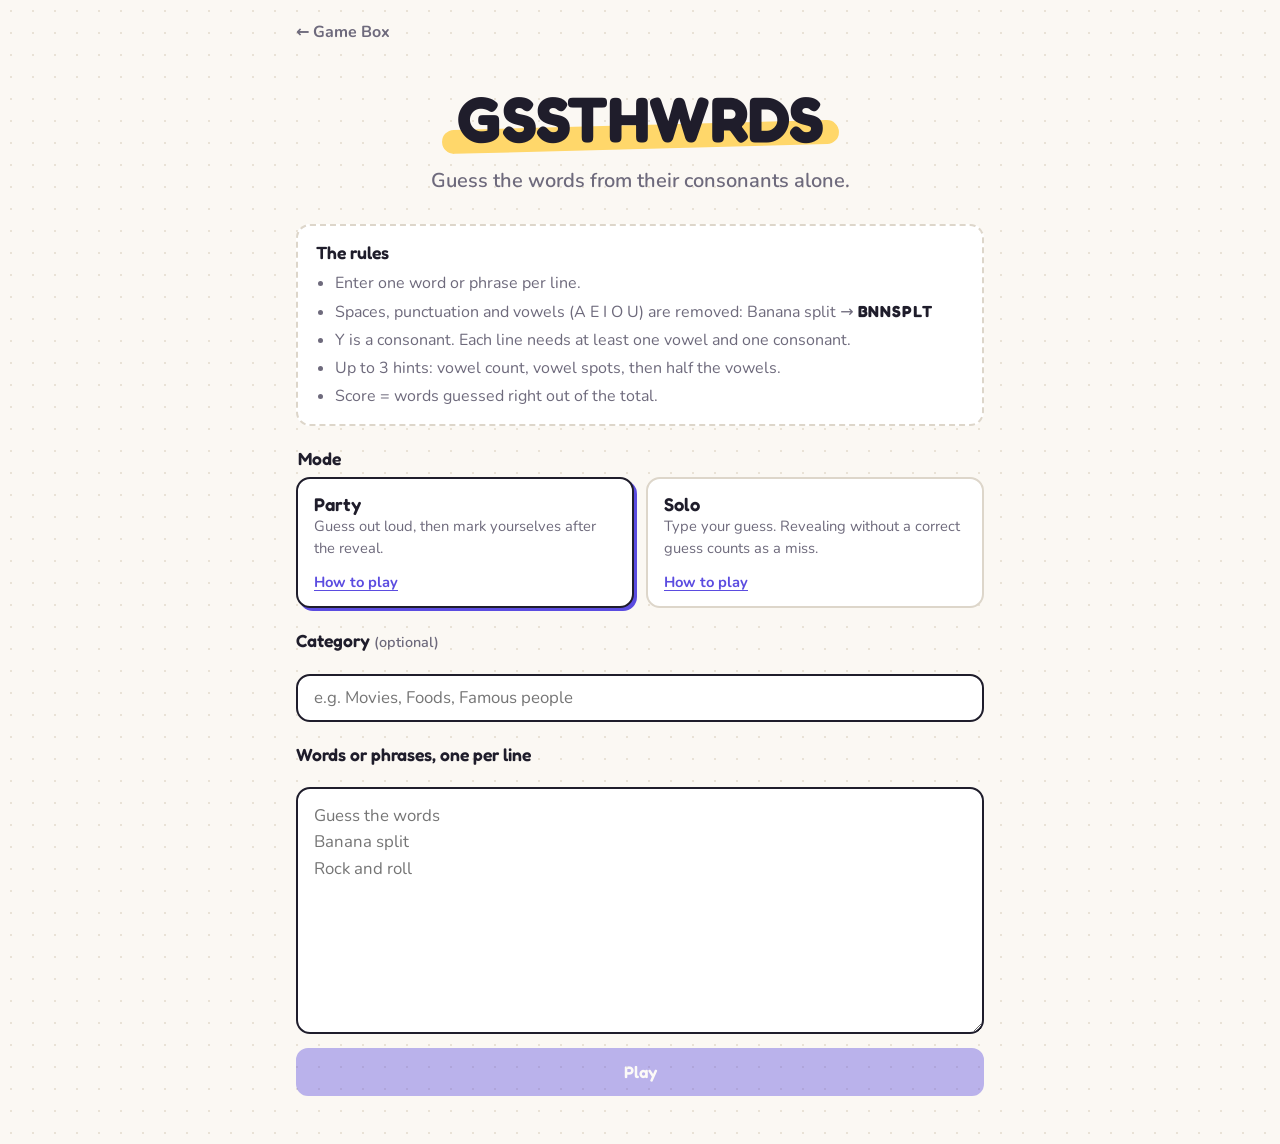
==== games/gssthwrds/index.html @ 6923a25e "GSSTHWRDS: add rules, tutorials, category, and invalid-line highlighting - Rules summary on the setu" ====
<!doctype html>
<html lang="en">
<head>
  <meta charset="utf-8">
  <meta name="viewport" content="width=device-width, initial-scale=1">
  <title>GSSTHWRDS · LimJH's Game Box</title>
  <meta name="description" content="Guess the words from their consonants alone.">
  <link rel="icon" href="data:image/svg+xml,<svg xmlns='http://www.w3.org/2000/svg' viewBox='0 0 100 100'><text y='.9em' font-size='90'>🔤</text></svg>">
  <link rel="preconnect" href="https://fonts.googleapis.com">
  <link rel="preconnect" href="https://fonts.gstatic.com" crossorigin>
  <link rel="stylesheet" href="https://fonts.googleapis.com/css2?family=Fredoka:wght@500;600;700&family=Nunito:wght@400;600;700&display=swap">
  <link rel="stylesheet" href="../../css/style.css">
  <link rel="stylesheet" href="style.css">
</head>
<body>

  <!-- Setup -->
  <section id="setup" class="screen setup">
    <a class="back-link" href="../../">&larr; Game Box</a>
    <header class="hero">
      <h1>GSSTHWRDS</h1>
      <p class="tagline">Guess the words from their consonants alone.</p>
    </header>

    <div class="setup-body">
      <section class="rules" aria-labelledby="rules-title">
        <h2 id="rules-title">The rules</h2>
        <ul>
          <li>Enter one word or phrase per line.</li>
          <li>Spaces, punctuation and vowels <span class="example">(A E I O U)</span> are removed: <span class="example">Banana split &rarr; <b>BNNSPLT</b></span></li>
          <li>Y is a consonant. Each line needs at least one vowel and one consonant.</li>
          <li>Up to 3 hints: vowel count, vowel spots, then half the vowels.</li>
          <li>Score = words guessed right out of the total.</li>
        </ul>
      </section>

      <fieldset class="mode-picker">
        <legend>Mode</legend>
        <div class="mode-option">
          <label>
            <input type="radio" name="mode" value="party" checked>
            <span><strong>Party</strong>Guess out loud, then mark yourselves after the reveal.</span>
          </label>
          <button class="how-to" type="button" data-tutorial="tutorial-party">How to play</button>
        </div>
        <div class="mode-option">
          <label>
            <input type="radio" name="mode" value="solo">
            <span><strong>Solo</strong>Type your guess. Revealing without a correct guess counts as a miss.</span>
          </label>
          <button class="how-to" type="button" data-tutorial="tutorial-solo">How to play</button>
        </div>
      </fieldset>

      <label class="field-label" for="category">Category <span class="optional">(optional)</span></label>
      <input id="category" class="text-input" type="text" maxlength="40" placeholder="e.g. Movies, Foods, Famous people" autocomplete="off">

      <label class="field-label" for="words">Words or phrases, one per line</label>
      <div class="words-field">
        <div id="words-backdrop" class="words-backdrop" aria-hidden="true"></div>
        <textarea id="words" rows="8" spellcheck="false" placeholder="Guess the words&#10;Banana split&#10;Rock and roll" aria-describedby="words-error"></textarea>
      </div>
      <p id="words-error" class="words-error" role="alert" hidden></p>

      <button id="play" class="btn btn-primary btn-wide" type="button" disabled>Play</button>
    </div>
  </section>

  <!-- Play -->
  <section id="game" class="screen game" hidden>
    <div class="topbar">
      <span id="position" class="position"></span>
      <span class="score" aria-live="polite"><span id="score">0</span> / <span id="total">0</span></span>
      <button id="exit" class="icon-btn" type="button" aria-label="Exit game">&times;</button>
    </div>

    <div class="stage">
      <p id="category-chip" class="category-chip" hidden></p>
      <div id="tiles" class="tiles" aria-live="polite"></div>
      <ul id="hints" class="hints"></ul>
      <p id="answer" class="answer" hidden></p>

      <form id="guess-form" class="guess-form" hidden autocomplete="off">
        <input id="guess" type="text" placeholder="Your guess" aria-label="Your guess" autocapitalize="off" spellcheck="false">
        <button class="btn" type="submit">Guess</button>
      </form>

      <div id="marker" class="marker" hidden>
        <button id="mark-yes" class="btn mark mark-yes" type="button" aria-pressed="false">&#10003; Got it</button>
        <button id="mark-no" class="btn mark mark-no" type="button" aria-pressed="false">&#10007; Missed</button>
      </div>
    </div>

    <div class="controls">
      <button id="back" class="btn" type="button">Back</button>
      <button id="hint" class="btn" type="button">Hint</button>
      <button id="reveal" class="btn btn-primary" type="button">Reveal</button>
    </div>
  </section>

  <!-- Results -->
  <section id="results" class="screen results" hidden>
    <header class="hero">
      <p class="tagline">Final score</p>
      <h1><span id="final-score">0</span> / <span id="final-total">0</span></h1>
      <p id="final-category" class="category-chip" hidden></p>
    </header>
    <ol id="summary" class="summary"></ol>
    <div class="results-actions">
      <button id="again" class="btn btn-primary" type="button">Play again</button>
      <button id="restart" class="btn" type="button">Restart</button>
    </div>
  </section>

  <!-- Tutorials -->
  <dialog id="tutorial-party" class="tutorial" aria-labelledby="tutorial-party-title">
    <div class="tutorial-head">
      <h2 id="tutorial-party-title">How to play: Party</h2>
      <button class="icon-btn" type="button" data-close aria-label="Close">&times;</button>
    </div>
    <ol class="steps">
      <li><b>Host sets up.</b> One person types the words (one per line), adds a category if they like, and presses Play. Everyone else looks away!</li>
      <li><b>Show the screen.</b> Everyone sees only the consonants, e.g. <span class="mini-tiles"><i>B</i><i>N</i><i>N</i><i>S</i><i>P</i><i>L</i><i>T</i></span>, and shouts out guesses.</li>
      <li><b>Need help?</b> Tap <b>Hint</b>. First you learn the number of vowels, then where they go <span class="mini-tiles"><i>B</i><i class="slot"></i><i>N</i><i class="slot"></i><i>N</i><i class="slot"></i><i>S</i><i>P</i><i>L</i><i class="slot"></i><i>T</i></span>, then half of them are filled in.</li>
      <li><b>Reveal and mark.</b> Tap <b>Reveal</b> to show the answer, then tap <b>&#10003; Got it</b> or <b>&#10007; Missed</b>. Only "Got it" adds to the score.</li>
      <li><b>Keep going.</b> <b>Next</b> moves on; <b>Back</b> revisits earlier words, where you can still change a mark. After the last word you'll see the final score.</li>
    </ol>
    <button class="btn btn-primary btn-wide" type="button" data-close>Got it!</button>
  </dialog>

  <dialog id="tutorial-solo" class="tutorial" aria-labelledby="tutorial-solo-title">
    <div class="tutorial-head">
      <h2 id="tutorial-solo-title">How to play: Solo</h2>
      <button class="icon-btn" type="button" data-close aria-label="Close">&times;</button>
    </div>
    <ol class="steps">
      <li><b>Get a word list.</b> Ask a friend to type the words (one per line) and an optional category, or paste a list you haven't read. Then press Play.</li>
      <li><b>Guess.</b> Look at the consonants, e.g. <span class="mini-tiles"><i>B</i><i>N</i><i>N</i><i>S</i><i>P</i><i>L</i><i>T</i></span>, type your answer and press <b>Enter</b>. Capitals, spaces and punctuation don't matter.</li>
      <li><b>Wrong?</b> The box shakes. Try again as many times as you like.</li>
      <li><b>Need help?</b> Tap <b>Hint</b> for the number of vowels, then where they go, then half of them filled in.</li>
      <li><b>Give up?</b> <b>Reveal</b> shows the answer but counts as a miss. A correct guess reveals it automatically and scores a point. Then tap <b>Next</b>.</li>
    </ol>
    <button class="btn btn-primary btn-wide" type="button" data-close>Got it!</button>
  </dialog>

  <script src="game.js"></script>
</body>
</html>
---- css/style.css ----
:root {
  --bg: #fbf8f3;
  --dot: #e9e2d6;
  --surface: #ffffff;
  --text: #1f1d2b;
  --muted: #6e6a7c;
  --border: #1f1d2b;
  --faint: #ddd6ca;
  --accent: #5b4ce0;
  --highlight: #ffd76a;
  --radius: 16px;
  --font-display: "Fredoka", "Trebuchet MS", system-ui, sans-serif;
  --font-body: "Nunito", system-ui, -apple-system, "Segoe UI", sans-serif;
}

@media (prefers-color-scheme: dark) {
  :root {
    --bg: #15141c;
    --dot: #25232f;
    --surface: #1e1d28;
    --text: #f1eff8;
    --muted: #a19db2;
    --border: #3a3749;
    --faint: #2f2d3b;
    --accent: #9d93ff;
    --highlight: #7a5f12;
  }
}

*,
*::before,
*::after {
  box-sizing: border-box;
}

body {
  margin: 0;
  min-height: 100vh;
  display: flex;
  flex-direction: column;
  background-color: var(--bg);
  background-image: radial-gradient(var(--dot) 1.5px, transparent 1.5px);
  background-size: 22px 22px;
  color: var(--text);
  font-family: var(--font-body);
  line-height: 1.5;
}

main,
.hero,
.footer {
  width: 100%;
  max-width: 960px;
  margin: 0 auto;
  padding-left: 16px;
  padding-right: 16px;
}

/* Hero */

.hero {
  padding-top: 80px;
  padding-bottom: 36px;
  text-align: center;
}

.hero h1 {
  display: inline-block;
  position: relative;
  margin: 0 0 12px;
  font-family: var(--font-display);
  font-weight: 700;
  font-size: clamp(2.4rem, 8vw, 4rem);
  line-height: 1.1;
  letter-spacing: -0.01em;
}

.hero h1::after {
  content: "";
  position: absolute;
  z-index: -1;
  left: -4%;
  right: -4%;
  bottom: 0.08em;
  height: 0.38em;
  background: var(--highlight);
  border-radius: 999px;
  transform: rotate(-1.5deg);
}

.tagline {
  margin: 0;
  color: var(--muted);
  font-size: clamp(1.05rem, 2.8vw, 1.25rem);
  font-weight: 600;
}

/* Divider */

.divider {
  border: 0;
  height: 1px;
  margin: 0 0 32px;
  background: linear-gradient(to right, transparent, var(--faint) 20%, var(--faint) 80%, transparent);
}

/* Game grid */

main {
  flex: 1;
  padding-bottom: 56px;
}

.game-grid {
  list-style: none;
  margin: 0;
  padding: 0;
  display: grid;
  grid-template-columns: repeat(auto-fill, minmax(230px, 1fr));
  gap: 20px;
}

.card {
  display: block;
  height: 100%;
  padding: 22px;
  background: var(--surface);
  border: 2px solid var(--border);
  border-radius: var(--radius);
  box-shadow: 4px 4px 0 var(--border);
  color: inherit;
  text-decoration: none;
  transition: transform 0.18s cubic-bezier(0.34, 1.56, 0.64, 1), box-shadow 0.18s;
}

a.card:hover,
a.card:focus-visible {
  transform: translate(-2px, -3px) rotate(-1deg);
  box-shadow: 6px 7px 0 var(--accent);
  outline: none;
}

.card-icon {
  display: inline-flex;
  align-items: center;
  justify-content: center;
  width: 48px;
  height: 48px;
  margin-bottom: 14px;
  border-radius: 12px;
  background: var(--bg);
  font-family: var(--font-display);
  font-size: 1.6rem;
}

.card-title {
  margin: 0 0 4px;
  font-family: var(--font-display);
  font-weight: 600;
  font-size: 1.3rem;
}

.card-desc {
  margin: 0;
  color: var(--muted);
}

.card--placeholder {
  border: 2px dashed var(--faint);
  box-shadow: none;
  background: color-mix(in srgb, var(--surface) 60%, transparent);
}

.card--placeholder .card-icon {
  color: var(--muted);
  font-weight: 600;
  animation: wobble 3s ease-in-out infinite;
}

.game-grid li:nth-child(2) .card--placeholder .card-icon { animation-delay: -1s; }
.game-grid li:nth-child(3) .card--placeholder .card-icon { animation-delay: -2s; }

.card--placeholder .card-title {
  color: var(--muted);
}

@keyframes wobble {
  0%, 100% { transform: rotate(0); }
  25% { transform: rotate(-8deg); }
  75% { transform: rotate(8deg); }
}

@media (prefers-reduced-motion: reduce) {
  .card,
  .card--placeholder .card-icon {
    transition: none;
    animation: none;
  }
}

/* Footer */

.footer {
  padding-top: 24px;
  padding-bottom: 28px;
  color: var(--muted);
  font-size: 0.9rem;
  text-align: center;
}

.footer p {
  margin: 0;
}
---- games/gssthwrds/style.css ----
/* GSSTHWRDS — builds on the shared tokens in css/style.css */

[hidden] {
  display: none !important;
}

.screen {
  width: 100%;
  max-width: 720px;
  margin: 0 auto;
  padding: 0 16px;
}

.back-link {
  display: inline-block;
  margin-top: 20px;
  color: var(--muted);
  font-weight: 700;
  text-decoration: none;
}

.back-link:hover {
  color: var(--accent);
}

.setup .hero,
.results .hero {
  padding-top: 40px;
  padding-bottom: 28px;
}

/* Buttons */

.btn {
  min-height: 48px;
  padding: 10px 20px;
  border: 2px solid var(--border);
  border-radius: 12px;
  background: var(--surface);
  color: var(--text);
  font: 600 1.05rem var(--font-display);
  box-shadow: 3px 3px 0 var(--border);
  cursor: pointer;
  transition: transform 0.12s, box-shadow 0.12s, opacity 0.12s;
}

.btn:hover:not(:disabled) {
  transform: translate(-1px, -1px);
  box-shadow: 4px 4px 0 var(--border);
}

.btn:active:not(:disabled) {
  transform: translate(2px, 2px);
  box-shadow: 1px 1px 0 var(--border);
}

.btn:focus-visible,
.icon-btn:focus-visible {
  outline: 3px solid var(--accent);
  outline-offset: 2px;
}

.btn:disabled {
  opacity: 0.4;
  cursor: not-allowed;
  box-shadow: none;
}

.btn-primary {
  background: var(--accent);
  border-color: var(--accent);
  color: #fff;
  box-shadow: 3px 3px 0 var(--border);
}

@media (prefers-color-scheme: dark) {
  .btn-primary { color: #15141c; }
}

.btn-wide {
  width: 100%;
}

.icon-btn {
  width: 44px;
  height: 44px;
  border: 0;
  border-radius: 50%;
  background: transparent;
  color: var(--text);
  font-size: 2rem;
  line-height: 1;
  cursor: pointer;
}

.icon-btn:hover {
  background: var(--faint);
}

/* Setup */

.setup-body {
  display: flex;
  flex-direction: column;
  gap: 14px;
  padding-bottom: 48px;
}

.mode-picker {
  display: grid;
  grid-template-columns: 1fr 1fr;
  gap: 12px;
  margin: 0 0 8px;
  padding: 0;
  border: 0;
}

.mode-picker legend,
.field-label {
  margin-bottom: 8px;
  font: 600 1.1rem var(--font-display);
}

.mode-option {
  display: flex;
  flex-direction: column;
  border: 2px solid var(--faint);
  border-radius: 14px;
  background: var(--surface);
  transition: border-color 0.15s, box-shadow 0.15s;
}

.mode-option:has(input:checked) {
  border-color: var(--border);
  box-shadow: 3px 3px 0 var(--accent);
}

.mode-option:has(input:focus-visible) {
  outline: 3px solid var(--accent);
  outline-offset: 2px;
}

.mode-option label {
  position: relative;
  flex: 1;
  cursor: pointer;
}

.mode-option input {
  position: absolute;
  opacity: 0;
}

.mode-option span {
  display: block;
  padding: 14px 16px 6px;
  color: var(--muted);
  font-size: 0.92rem;
}

.mode-option strong {
  display: block;
  color: var(--text);
  font: 600 1.15rem var(--font-display);
}

.how-to {
  align-self: flex-start;
  margin: 0 8px 8px;
  padding: 6px 8px;
  border: 0;
  border-radius: 8px;
  background: none;
  color: var(--accent);
  font: 700 0.92rem var(--font-body);
  text-decoration: underline;
  text-underline-offset: 3px;
  cursor: pointer;
}

.how-to:hover {
  background: var(--faint);
}

.how-to:focus-visible {
  outline: 3px solid var(--accent);
  outline-offset: 1px;
}

/* Rules */

.rules {
  margin-bottom: 8px;
  padding: 16px 18px;
  border: 2px dashed var(--faint);
  border-radius: 14px;
  background: var(--surface);
}

.rules h2 {
  margin: 0 0 8px;
  font: 600 1.1rem var(--font-display);
}

.rules ul {
  margin: 0;
  padding-left: 1.2em;
  color: var(--muted);
}

.rules li + li {
  margin-top: 4px;
}

.rules .example {
  white-space: nowrap;
}

.rules b {
  color: var(--text);
  font-family: var(--font-display);
  letter-spacing: 0.05em;
}

/* Text inputs */

.optional {
  color: var(--muted);
  font: 600 0.9rem var(--font-body);
}

.text-input {
  width: 100%;
  min-height: 48px;
  margin-bottom: 8px;
  padding: 0 16px;
  border: 2px solid var(--border);
  border-radius: 14px;
  background: var(--surface);
  color: var(--text);
  font: 1.05rem var(--font-body);
}

.text-input:focus {
  outline: 3px solid var(--accent);
  outline-offset: 2px;
}

.words-field {
  position: relative;
  border-radius: 14px;
  background: var(--surface);
}

textarea,
.words-backdrop {
  padding: 14px 16px;
  font: 1.05rem/1.6 var(--font-body);
  letter-spacing: normal;
  white-space: pre-wrap;
  overflow-wrap: break-word;
}

textarea {
  position: relative;
  display: block;
  width: 100%;
  border: 2px solid var(--border);
  border-radius: 14px;
  background: transparent;
  color: var(--text);
  resize: vertical;
}

.words-backdrop {
  position: absolute;
  overflow: hidden;
  color: transparent;
  pointer-events: none;
}

.words-backdrop mark {
  border-radius: 4px;
  background: color-mix(in srgb, #d64545 24%, transparent);
  box-shadow: 0 0 0 2px color-mix(in srgb, #d64545 24%, transparent);
  color: transparent;
}

textarea:focus {
  outline: 3px solid var(--accent);
  outline-offset: 2px;
}

.words-error {
  margin: 0;
  padding: 10px 14px;
  border-radius: 12px;
  background: color-mix(in srgb, #d64545 14%, transparent);
  color: var(--text);
  font-weight: 600;
  overflow-wrap: anywhere;
}

/* Tutorials */

.tutorial {
  width: min(520px, calc(100vw - 32px));
  max-height: calc(100dvh - 32px);
  padding: 20px;
  border: 2px solid var(--border);
  border-radius: 18px;
  background: var(--surface);
  color: var(--text);
  box-shadow: 6px 6px 0 var(--border);
}

.tutorial::backdrop {
  background: rgb(20 18 30 / 0.55);
}

.tutorial-head {
  display: flex;
  align-items: center;
  justify-content: space-between;
  gap: 12px;
}

.tutorial-head h2 {
  margin: 0;
  font: 700 1.4rem var(--font-display);
}

.steps {
  margin: 16px 0 20px;
  padding-left: 1.4em;
}

.steps li {
  padding-left: 4px;
  color: var(--muted);
}

.steps li + li {
  margin-top: 10px;
}

.steps li::marker {
  color: var(--accent);
  font: 700 1rem var(--font-display);
}

.steps b {
  color: var(--text);
}

.mini-tiles {
  display: inline-flex;
  gap: 2px;
  vertical-align: middle;
}

.mini-tiles i {
  display: inline-flex;
  align-items: center;
  justify-content: center;
  width: 18px;
  height: 22px;
  border: 1.5px solid var(--border);
  border-radius: 4px;
  color: var(--text);
  font: normal 700 0.75rem var(--font-display);
}

.mini-tiles i.slot {
  border-style: dashed;
  border-color: var(--muted);
}

.category-chip {
  margin: 0;
  padding: 4px 14px;
  border: 2px solid var(--border);
  border-radius: 999px;
  background: var(--surface);
  font: 600 1rem var(--font-display);
}

.results .category-chip {
  display: table;
  margin: 12px auto 0;
}

/* Game */

.game {
  display: flex;
  flex-direction: column;
  min-height: 100vh;
  min-height: 100dvh;
}

.topbar {
  display: grid;
  grid-template-columns: 1fr auto 1fr;
  align-items: center;
  padding: 12px 0;
}

.position {
  color: var(--muted);
  font-weight: 600;
  font-size: 0.9rem;
}

.score {
  padding: 6px 16px;
  border: 2px solid var(--border);
  border-radius: 999px;
  background: var(--highlight);
  font: 700 1.2rem var(--font-display);
}

@media (prefers-color-scheme: dark) {
  .score { border-color: var(--highlight); }
}

#exit {
  justify-self: end;
}

.stage {
  flex: 1;
  display: flex;
  flex-direction: column;
  align-items: center;
  justify-content: center;
  gap: 20px;
  padding: 24px 0;
  text-align: center;
}

.tiles {
  --size: clamp(30px, calc((min(100vw, 720px) - 32px) / var(--count) - 6px), 64px);
  display: flex;
  flex-wrap: wrap;
  justify-content: center;
  gap: 6px;
  max-width: 100%;
}

.tile {
  display: inline-flex;
  align-items: center;
  justify-content: center;
  width: var(--size);
  height: calc(var(--size) * 1.2);
  border: 2px solid var(--border);
  border-radius: 10px;
  background: var(--surface);
  box-shadow: 2px 2px 0 var(--border);
  font: 700 calc(var(--size) * 0.6) var(--font-display);
  animation: pop 0.25s cubic-bezier(0.34, 1.56, 0.64, 1);
}

.tile-slot {
  border-style: dashed;
  border-color: var(--muted);
  background: transparent;
  box-shadow: none;
}

.tile-vowel {
  border-color: var(--accent);
  color: var(--accent);
  box-shadow: 2px 2px 0 var(--accent);
}

@keyframes pop {
  from { transform: scale(0.6); opacity: 0; }
  to { transform: scale(1); opacity: 1; }
}

.hints {
  display: flex;
  flex-wrap: wrap;
  justify-content: center;
  gap: 8px;
  margin: 0;
  padding: 0;
  list-style: none;
}

.hints li {
  padding: 4px 12px;
  border-radius: 999px;
  background: var(--faint);
  color: var(--text);
  font-weight: 700;
  font-size: 0.9rem;
}

.answer {
  margin: 0;
  font: 600 clamp(1.4rem, 5vw, 2rem) var(--font-display);
}

.guess-form {
  display: flex;
  gap: 10px;
  width: 100%;
  max-width: 420px;
}

.guess-form input {
  flex: 1;
  min-width: 0;
  min-height: 48px;
  padding: 0 14px;
  border: 2px solid var(--border);
  border-radius: 12px;
  background: var(--surface);
  color: var(--text);
  font: 1.05rem var(--font-body);
}

.guess-form input:focus {
  outline: 3px solid var(--accent);
  outline-offset: 2px;
}

.guess-form input.wrong {
  border-color: #d64545;
  animation: shake 0.35s;
}

@keyframes shake {
  20%, 60% { transform: translateX(-6px); }
  40%, 80% { transform: translateX(6px); }
}

.marker {
  display: flex;
  gap: 12px;
}

.mark[aria-pressed="true"] {
  color: #fff;
  box-shadow: 1px 1px 0 var(--border);
  transform: translate(2px, 2px);
}

.mark-yes[aria-pressed="true"] { background: #2f9e5b; border-color: #2f9e5b; }
.mark-no[aria-pressed="true"] { background: #d64545; border-color: #d64545; }

.controls {
  display: grid;
  grid-template-columns: 1fr 1fr 1fr;
  gap: 10px;
  padding: 12px 0 calc(16px + env(safe-area-inset-bottom));
}

.controls .btn {
  padding-left: 8px;
  padding-right: 8px;
}

/* Results */

.results .hero h1 {
  font-size: clamp(3rem, 14vw, 5rem);
}

.summary {
  margin: 0 0 28px;
  padding: 0;
  list-style: none;
  border: 2px solid var(--border);
  border-radius: 14px;
  background: var(--surface);
  overflow: hidden;
}

.summary li {
  display: grid;
  grid-template-columns: auto 1fr auto;
  align-items: center;
  gap: 12px;
  padding: 12px 16px;
}

.summary li + li {
  border-top: 1px solid var(--faint);
}

.summary-mark {
  font-weight: 700;
}

.is-correct .summary-mark { color: #2f9e5b; }
.is-missed .summary-mark { color: #d64545; }

.summary-word {
  font-weight: 700;
  overflow-wrap: anywhere;
}

.summary-clue {
  color: var(--muted);
  font: 600 0.9rem var(--font-display);
  letter-spacing: 0.06em;
}

.results-actions {
  display: grid;
  grid-template-columns: 1fr 1fr;
  gap: 12px;
  padding-bottom: 48px;
}

@media (max-width: 480px) {
  .mode-picker { grid-template-columns: 1fr; }
}

@media (prefers-reduced-motion: reduce) {
  .tile,
  .guess-form input.wrong {
    animation: none;
  }
}
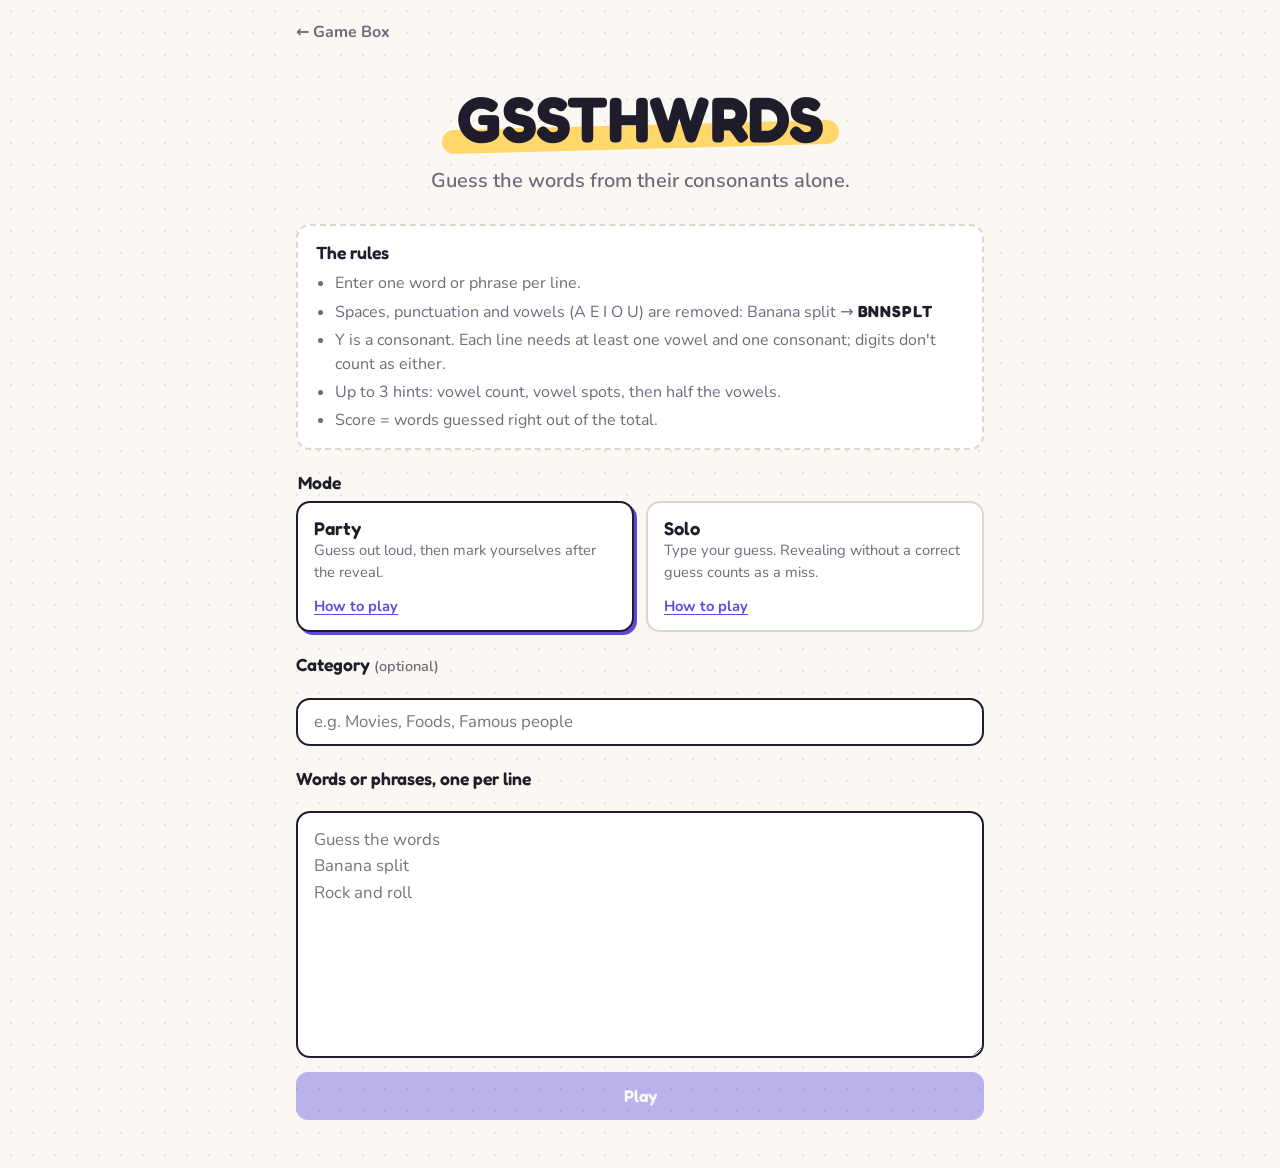
==== commit 849306aa: "GSSTHWRDS: digits no longer count as consonants Each line now needs at least one vowel and one conso" ====
--- a/games/gssthwrds/index.html
+++ b/games/gssthwrds/index.html
@@ -28,7 +28,7 @@
         <ul>
           <li>Enter one word or phrase per line.</li>
           <li>Spaces, punctuation and vowels <span class="example">(A E I O U)</span> are removed: <span class="example">Banana split &rarr; <b>BNNSPLT</b></span></li>
-          <li>Y is a consonant. Each line needs at least one vowel and one consonant.</li>
+          <li>Y is a consonant. Each line needs at least one vowel and one consonant; digits don't count as either.</li>
           <li>Up to 3 hints: vowel count, vowel spots, then half the vowels.</li>
           <li>Score = words guessed right out of the total.</li>
         </ul>
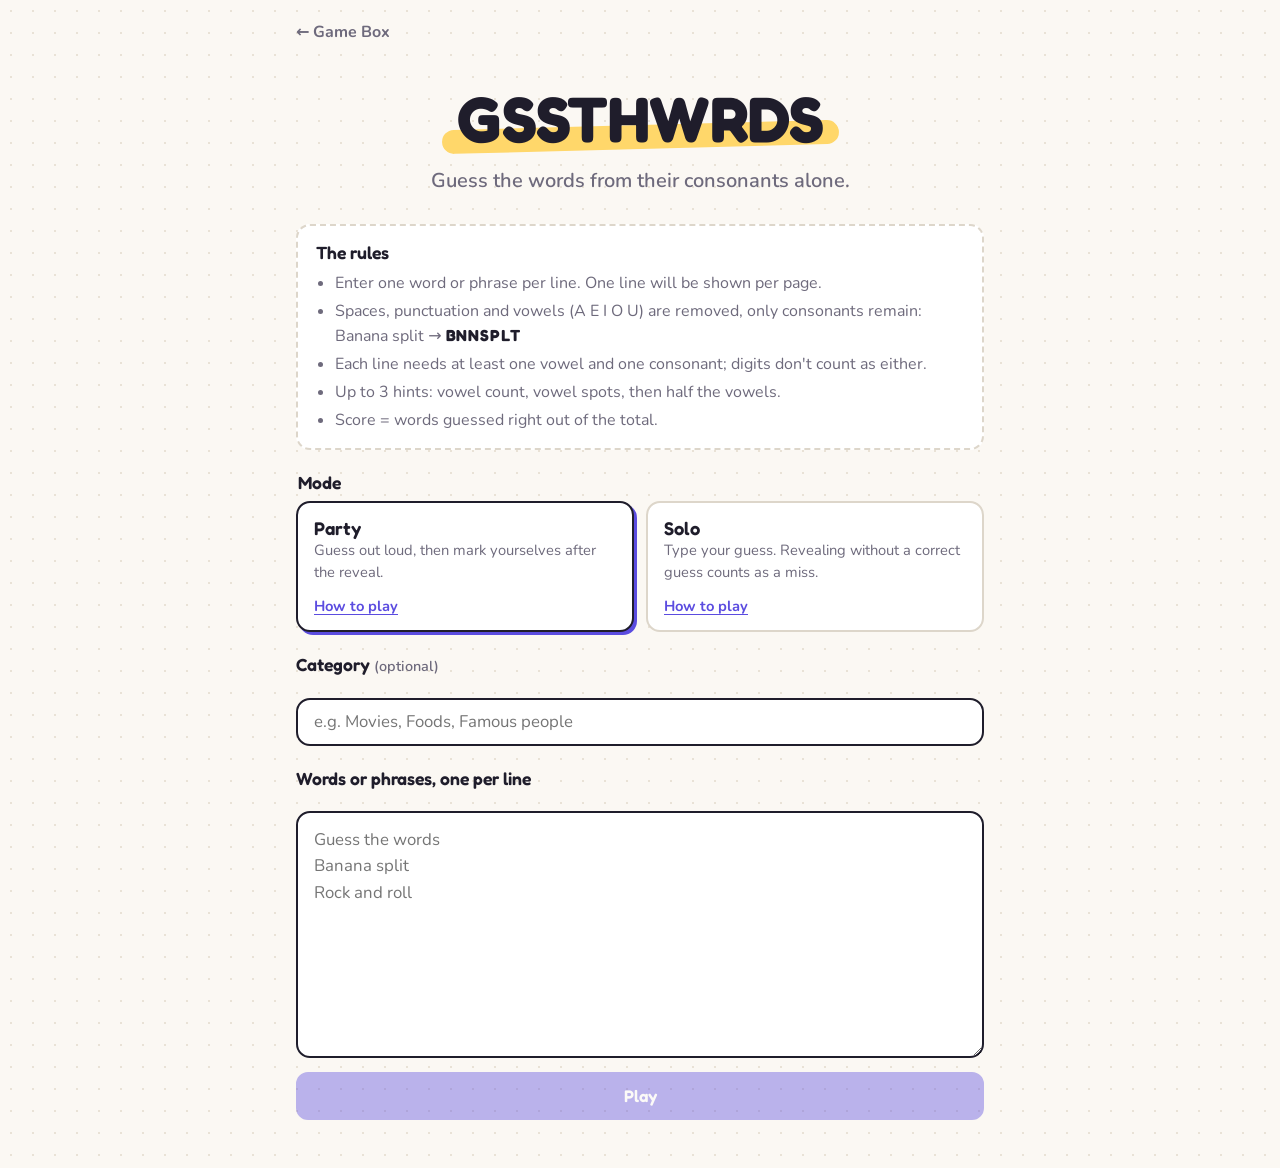
==== commit 939bdc95: "Update rules" ====
--- a/games/gssthwrds/index.html
+++ b/games/gssthwrds/index.html
@@ -1,17 +1,21 @@
 <!doctype html>
 <html lang="en">
+
 <head>
   <meta charset="utf-8">
   <meta name="viewport" content="width=device-width, initial-scale=1">
   <title>GSSTHWRDS · LimJH's Game Box</title>
   <meta name="description" content="Guess the words from their consonants alone.">
-  <link rel="icon" href="data:image/svg+xml,<svg xmlns='http://www.w3.org/2000/svg' viewBox='0 0 100 100'><text y='.9em' font-size='90'>🔤</text></svg>">
+  <link rel="icon"
+    href="data:image/svg+xml,<svg xmlns='http://www.w3.org/2000/svg' viewBox='0 0 100 100'><text y='.9em' font-size='90'>🔤</text></svg>">
   <link rel="preconnect" href="https://fonts.googleapis.com">
   <link rel="preconnect" href="https://fonts.gstatic.com" crossorigin>
-  <link rel="stylesheet" href="https://fonts.googleapis.com/css2?family=Fredoka:wght@500;600;700&family=Nunito:wght@400;600;700&display=swap">
+  <link rel="stylesheet"
+    href="https://fonts.googleapis.com/css2?family=Fredoka:wght@500;600;700&family=Nunito:wght@400;600;700&display=swap">
   <link rel="stylesheet" href="../../css/style.css">
   <link rel="stylesheet" href="style.css">
 </head>
+
 <body>
 
   <!-- Setup -->
@@ -26,9 +30,10 @@
       <section class="rules" aria-labelledby="rules-title">
         <h2 id="rules-title">The rules</h2>
         <ul>
-          <li>Enter one word or phrase per line.</li>
-          <li>Spaces, punctuation and vowels <span class="example">(A E I O U)</span> are removed: <span class="example">Banana split &rarr; <b>BNNSPLT</b></span></li>
-          <li>Y is a consonant. Each line needs at least one vowel and one consonant; digits don't count as either.</li>
+          <li>Enter one word or phrase per line. One line will be shown per page.</li>
+          <li>Spaces, punctuation and vowels <span class="example">(A E I O U)</span> are removed, only consonants
+            remain: <span class="example">Banana split &rarr; <b>BNNSPLT</b></span></li>
+          <li>Each line needs at least one vowel and one consonant; digits don't count as either.</li>
           <li>Up to 3 hints: vowel count, vowel spots, then half the vowels.</li>
           <li>Score = words guessed right out of the total.</li>
         </ul>
@@ -53,12 +58,14 @@
       </fieldset>
 
       <label class="field-label" for="category">Category <span class="optional">(optional)</span></label>
-      <input id="category" class="text-input" type="text" maxlength="40" placeholder="e.g. Movies, Foods, Famous people" autocomplete="off">
+      <input id="category" class="text-input" type="text" maxlength="40" placeholder="e.g. Movies, Foods, Famous people"
+        autocomplete="off">
 
       <label class="field-label" for="words">Words or phrases, one per line</label>
       <div class="words-field">
         <div id="words-backdrop" class="words-backdrop" aria-hidden="true"></div>
-        <textarea id="words" rows="8" spellcheck="false" placeholder="Guess the words&#10;Banana split&#10;Rock and roll" aria-describedby="words-error"></textarea>
+        <textarea id="words" rows="8" spellcheck="false"
+          placeholder="Guess the words&#10;Banana split&#10;Rock and roll" aria-describedby="words-error"></textarea>
       </div>
       <p id="words-error" class="words-error" role="alert" hidden></p>
 
@@ -81,7 +88,8 @@
       <p id="answer" class="answer" hidden></p>
 
       <form id="guess-form" class="guess-form" hidden autocomplete="off">
-        <input id="guess" type="text" placeholder="Your guess" aria-label="Your guess" autocapitalize="off" spellcheck="false">
+        <input id="guess" type="text" placeholder="Your guess" aria-label="Your guess" autocapitalize="off"
+          spellcheck="false">
         <button class="btn" type="submit">Guess</button>
       </form>
 
@@ -119,11 +127,19 @@
       <button class="icon-btn" type="button" data-close aria-label="Close">&times;</button>
     </div>
     <ol class="steps">
-      <li><b>Host sets up.</b> One person types the words (one per line), adds a category if they like, and presses Play. Everyone else looks away!</li>
-      <li><b>Show the screen.</b> Everyone sees only the consonants, e.g. <span class="mini-tiles"><i>B</i><i>N</i><i>N</i><i>S</i><i>P</i><i>L</i><i>T</i></span>, and shouts out guesses.</li>
-      <li><b>Need help?</b> Tap <b>Hint</b>. First you learn the number of vowels, then where they go <span class="mini-tiles"><i>B</i><i class="slot"></i><i>N</i><i class="slot"></i><i>N</i><i class="slot"></i><i>S</i><i>P</i><i>L</i><i class="slot"></i><i>T</i></span>, then half of them are filled in.</li>
-      <li><b>Reveal and mark.</b> Tap <b>Reveal</b> to show the answer, then tap <b>&#10003; Got it</b> or <b>&#10007; Missed</b>. Only "Got it" adds to the score.</li>
-      <li><b>Keep going.</b> <b>Next</b> moves on; <b>Back</b> revisits earlier words, where you can still change a mark. After the last word you'll see the final score.</li>
+      <li><b>Host sets up.</b> One person types the words (one per line), adds a category if they like, and presses
+        Play. Everyone else looks away!</li>
+      <li><b>Show the screen.</b> Everyone sees only the consonants, e.g. <span
+          class="mini-tiles"><i>B</i><i>N</i><i>N</i><i>S</i><i>P</i><i>L</i><i>T</i></span>, and shouts out guesses.
+      </li>
+      <li><b>Need help?</b> Tap <b>Hint</b>. First you learn the number of vowels, then where they go <span
+          class="mini-tiles"><i>B</i><i class="slot"></i><i>N</i><i class="slot"></i><i>N</i><i
+            class="slot"></i><i>S</i><i>P</i><i>L</i><i class="slot"></i><i>T</i></span>, then half of them are filled
+        in.</li>
+      <li><b>Reveal and mark.</b> Tap <b>Reveal</b> to show the answer, then tap <b>&#10003; Got it</b> or <b>&#10007;
+          Missed</b>. Only "Got it" adds to the score.</li>
+      <li><b>Keep going.</b> <b>Next</b> moves on; <b>Back</b> revisits earlier words, where you can still change a
+        mark. After the last word you'll see the final score.</li>
     </ol>
     <button class="btn btn-primary btn-wide" type="button" data-close>Got it!</button>
   </dialog>
@@ -134,15 +150,22 @@
       <button class="icon-btn" type="button" data-close aria-label="Close">&times;</button>
     </div>
     <ol class="steps">
-      <li><b>Get a word list.</b> Ask a friend to type the words (one per line) and an optional category, or paste a list you haven't read. Then press Play.</li>
-      <li><b>Guess.</b> Look at the consonants, e.g. <span class="mini-tiles"><i>B</i><i>N</i><i>N</i><i>S</i><i>P</i><i>L</i><i>T</i></span>, type your answer and press <b>Enter</b>. Capitals, spaces and punctuation don't matter.</li>
+      <li><b>Get a word list.</b> Ask a friend to type the words (one per line) and an optional category, or paste a
+        list you haven't read. Then press Play.</li>
+      <li><b>Guess.</b> Look at the consonants, e.g. <span
+          class="mini-tiles"><i>B</i><i>N</i><i>N</i><i>S</i><i>P</i><i>L</i><i>T</i></span>, type your answer and press
+        <b>Enter</b>. Capitals, spaces and punctuation don't matter.
+      </li>
       <li><b>Wrong?</b> The box shakes. Try again as many times as you like.</li>
-      <li><b>Need help?</b> Tap <b>Hint</b> for the number of vowels, then where they go, then half of them filled in.</li>
-      <li><b>Give up?</b> <b>Reveal</b> shows the answer but counts as a miss. A correct guess reveals it automatically and scores a point. Then tap <b>Next</b>.</li>
+      <li><b>Need help?</b> Tap <b>Hint</b> for the number of vowels, then where they go, then half of them filled in.
+      </li>
+      <li><b>Give up?</b> <b>Reveal</b> shows the answer but counts as a miss. A correct guess reveals it automatically
+        and scores a point. Then tap <b>Next</b>.</li>
     </ol>
     <button class="btn btn-primary btn-wide" type="button" data-close>Got it!</button>
   </dialog>
 
   <script src="game.js"></script>
 </body>
-</html>
+
+</html>
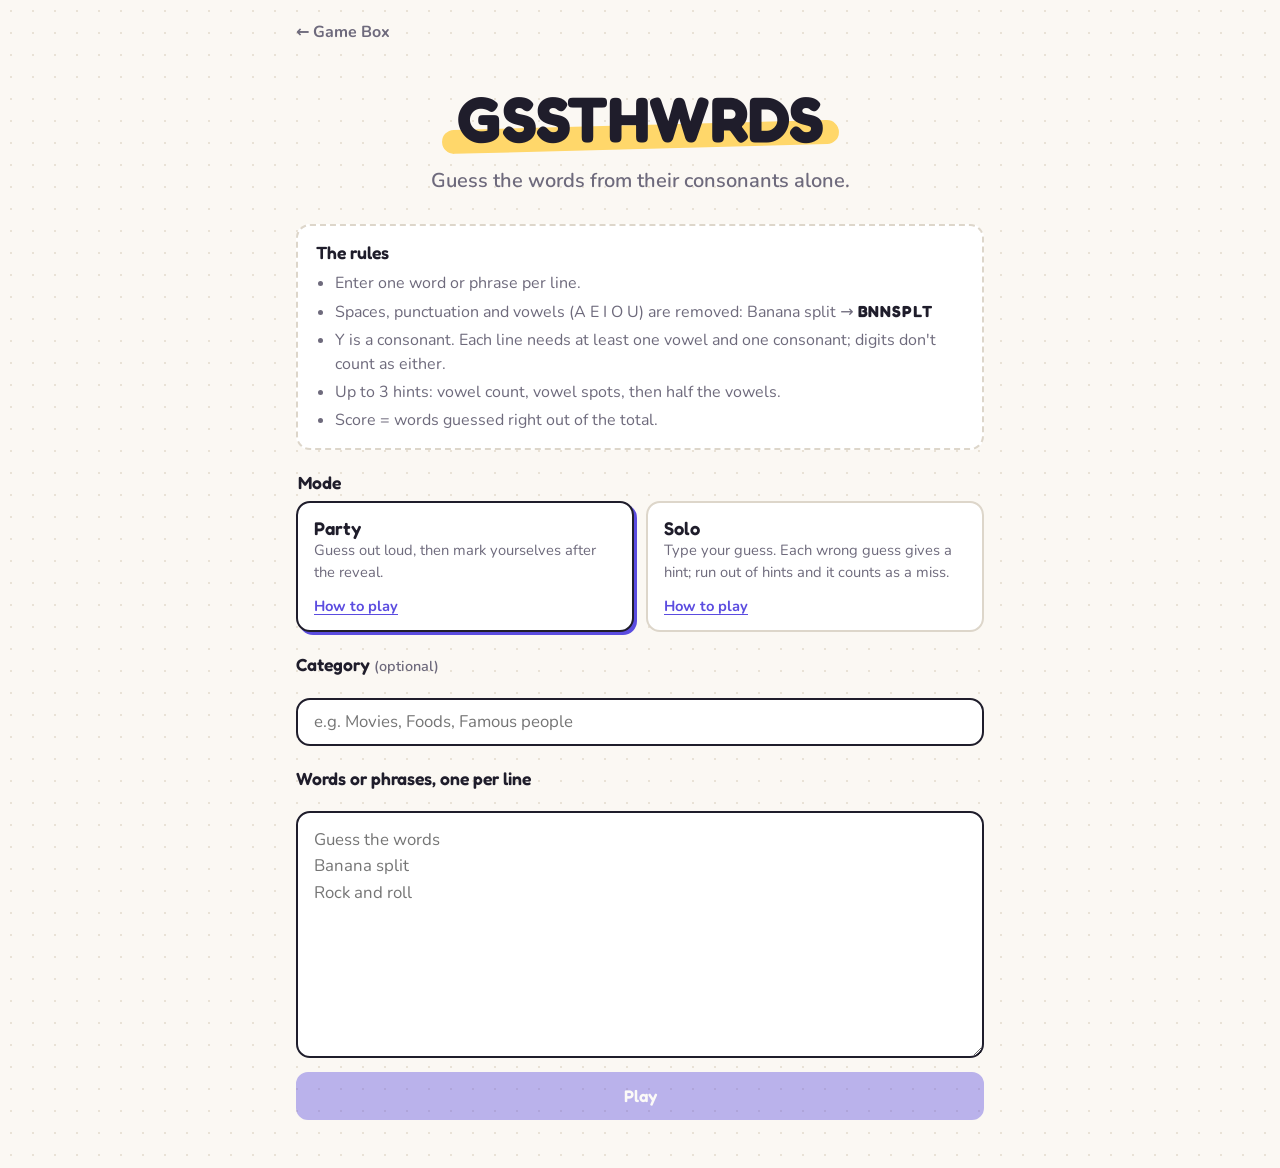
==== commit 75bb7c1f: "GSSTHWRDS: wrong solo guesses give hints, then reveal as a miss In Solo mode each wrong guess unlock" ====
--- a/games/gssthwrds/index.html
+++ b/games/gssthwrds/index.html
@@ -1,21 +1,17 @@
 <!doctype html>
 <html lang="en">
-
 <head>
   <meta charset="utf-8">
   <meta name="viewport" content="width=device-width, initial-scale=1">
   <title>GSSTHWRDS · LimJH's Game Box</title>
   <meta name="description" content="Guess the words from their consonants alone.">
-  <link rel="icon"
-    href="data:image/svg+xml,<svg xmlns='http://www.w3.org/2000/svg' viewBox='0 0 100 100'><text y='.9em' font-size='90'>🔤</text></svg>">
+  <link rel="icon" href="data:image/svg+xml,<svg xmlns='http://www.w3.org/2000/svg' viewBox='0 0 100 100'><text y='.9em' font-size='90'>🔤</text></svg>">
   <link rel="preconnect" href="https://fonts.googleapis.com">
   <link rel="preconnect" href="https://fonts.gstatic.com" crossorigin>
-  <link rel="stylesheet"
-    href="https://fonts.googleapis.com/css2?family=Fredoka:wght@500;600;700&family=Nunito:wght@400;600;700&display=swap">
+  <link rel="stylesheet" href="https://fonts.googleapis.com/css2?family=Fredoka:wght@500;600;700&family=Nunito:wght@400;600;700&display=swap">
   <link rel="stylesheet" href="../../css/style.css">
   <link rel="stylesheet" href="style.css">
 </head>
-
 <body>
 
   <!-- Setup -->
@@ -30,10 +26,9 @@
       <section class="rules" aria-labelledby="rules-title">
         <h2 id="rules-title">The rules</h2>
         <ul>
-          <li>Enter one word or phrase per line. One line will be shown per page.</li>
-          <li>Spaces, punctuation and vowels <span class="example">(A E I O U)</span> are removed, only consonants
-            remain: <span class="example">Banana split &rarr; <b>BNNSPLT</b></span></li>
-          <li>Each line needs at least one vowel and one consonant; digits don't count as either.</li>
+          <li>Enter one word or phrase per line.</li>
+          <li>Spaces, punctuation and vowels <span class="example">(A E I O U)</span> are removed: <span class="example">Banana split &rarr; <b>BNNSPLT</b></span></li>
+          <li>Y is a consonant. Each line needs at least one vowel and one consonant; digits don't count as either.</li>
           <li>Up to 3 hints: vowel count, vowel spots, then half the vowels.</li>
           <li>Score = words guessed right out of the total.</li>
         </ul>
@@ -51,21 +46,19 @@
         <div class="mode-option">
           <label>
             <input type="radio" name="mode" value="solo">
-            <span><strong>Solo</strong>Type your guess. Revealing without a correct guess counts as a miss.</span>
+            <span><strong>Solo</strong>Type your guess. Each wrong guess gives a hint; run out of hints and it counts as a miss.</span>
           </label>
           <button class="how-to" type="button" data-tutorial="tutorial-solo">How to play</button>
         </div>
       </fieldset>
 
       <label class="field-label" for="category">Category <span class="optional">(optional)</span></label>
-      <input id="category" class="text-input" type="text" maxlength="40" placeholder="e.g. Movies, Foods, Famous people"
-        autocomplete="off">
+      <input id="category" class="text-input" type="text" maxlength="40" placeholder="e.g. Movies, Foods, Famous people" autocomplete="off">
 
       <label class="field-label" for="words">Words or phrases, one per line</label>
       <div class="words-field">
         <div id="words-backdrop" class="words-backdrop" aria-hidden="true"></div>
-        <textarea id="words" rows="8" spellcheck="false"
-          placeholder="Guess the words&#10;Banana split&#10;Rock and roll" aria-describedby="words-error"></textarea>
+        <textarea id="words" rows="8" spellcheck="false" placeholder="Guess the words&#10;Banana split&#10;Rock and roll" aria-describedby="words-error"></textarea>
       </div>
       <p id="words-error" class="words-error" role="alert" hidden></p>
 
@@ -88,8 +81,7 @@
       <p id="answer" class="answer" hidden></p>
 
       <form id="guess-form" class="guess-form" hidden autocomplete="off">
-        <input id="guess" type="text" placeholder="Your guess" aria-label="Your guess" autocapitalize="off"
-          spellcheck="false">
+        <input id="guess" type="text" placeholder="Your guess" aria-label="Your guess" autocapitalize="off" spellcheck="false">
         <button class="btn" type="submit">Guess</button>
       </form>
 
@@ -127,19 +119,11 @@
       <button class="icon-btn" type="button" data-close aria-label="Close">&times;</button>
     </div>
     <ol class="steps">
-      <li><b>Host sets up.</b> One person types the words (one per line), adds a category if they like, and presses
-        Play. Everyone else looks away!</li>
-      <li><b>Show the screen.</b> Everyone sees only the consonants, e.g. <span
-          class="mini-tiles"><i>B</i><i>N</i><i>N</i><i>S</i><i>P</i><i>L</i><i>T</i></span>, and shouts out guesses.
-      </li>
-      <li><b>Need help?</b> Tap <b>Hint</b>. First you learn the number of vowels, then where they go <span
-          class="mini-tiles"><i>B</i><i class="slot"></i><i>N</i><i class="slot"></i><i>N</i><i
-            class="slot"></i><i>S</i><i>P</i><i>L</i><i class="slot"></i><i>T</i></span>, then half of them are filled
-        in.</li>
-      <li><b>Reveal and mark.</b> Tap <b>Reveal</b> to show the answer, then tap <b>&#10003; Got it</b> or <b>&#10007;
-          Missed</b>. Only "Got it" adds to the score.</li>
-      <li><b>Keep going.</b> <b>Next</b> moves on; <b>Back</b> revisits earlier words, where you can still change a
-        mark. After the last word you'll see the final score.</li>
+      <li><b>Host sets up.</b> One person types the words (one per line), adds a category if they like, and presses Play. Everyone else looks away!</li>
+      <li><b>Show the screen.</b> Everyone sees only the consonants, e.g. <span class="mini-tiles"><i>B</i><i>N</i><i>N</i><i>S</i><i>P</i><i>L</i><i>T</i></span>, and shouts out guesses.</li>
+      <li><b>Need help?</b> Tap <b>Hint</b>. First you learn the number of vowels, then where they go <span class="mini-tiles"><i>B</i><i class="slot"></i><i>N</i><i class="slot"></i><i>N</i><i class="slot"></i><i>S</i><i>P</i><i>L</i><i class="slot"></i><i>T</i></span>, then half of them are filled in.</li>
+      <li><b>Reveal and mark.</b> Tap <b>Reveal</b> to show the answer, then tap <b>&#10003; Got it</b> or <b>&#10007; Missed</b>. Only "Got it" adds to the score.</li>
+      <li><b>Keep going.</b> <b>Next</b> moves on; <b>Back</b> revisits earlier words, where you can still change a mark. After the last word you'll see the final score.</li>
     </ol>
     <button class="btn btn-primary btn-wide" type="button" data-close>Got it!</button>
   </dialog>
@@ -150,22 +134,15 @@
       <button class="icon-btn" type="button" data-close aria-label="Close">&times;</button>
     </div>
     <ol class="steps">
-      <li><b>Get a word list.</b> Ask a friend to type the words (one per line) and an optional category, or paste a
-        list you haven't read. Then press Play.</li>
-      <li><b>Guess.</b> Look at the consonants, e.g. <span
-          class="mini-tiles"><i>B</i><i>N</i><i>N</i><i>S</i><i>P</i><i>L</i><i>T</i></span>, type your answer and press
-        <b>Enter</b>. Capitals, spaces and punctuation don't matter.
-      </li>
-      <li><b>Wrong?</b> The box shakes. Try again as many times as you like.</li>
-      <li><b>Need help?</b> Tap <b>Hint</b> for the number of vowels, then where they go, then half of them filled in.
-      </li>
-      <li><b>Give up?</b> <b>Reveal</b> shows the answer but counts as a miss. A correct guess reveals it automatically
-        and scores a point. Then tap <b>Next</b>.</li>
+      <li><b>Get a word list.</b> Ask a friend to type the words (one per line) and an optional category, or paste a list you haven't read. Then press Play.</li>
+      <li><b>Guess.</b> Look at the consonants, e.g. <span class="mini-tiles"><i>B</i><i>N</i><i>N</i><i>S</i><i>P</i><i>L</i><i>T</i></span>, type your answer and press <b>Enter</b>. Capitals, spaces and punctuation don't matter.</li>
+      <li><b>Wrong?</b> The box shakes and you get the next hint for free. Once every hint is showing, one more wrong guess reveals the answer and counts as a miss.</li>
+      <li><b>Hints</b> go in order: the number of vowels, then where they go, then half of them filled in. You can also tap <b>Hint</b> yourself.</li>
+      <li><b>Give up?</b> <b>Reveal</b> shows the answer but counts as a miss. A correct guess reveals it automatically and scores a point. Then tap <b>Next</b>.</li>
     </ol>
     <button class="btn btn-primary btn-wide" type="button" data-close>Got it!</button>
   </dialog>
 
   <script src="game.js"></script>
 </body>
-
-</html>+</html>
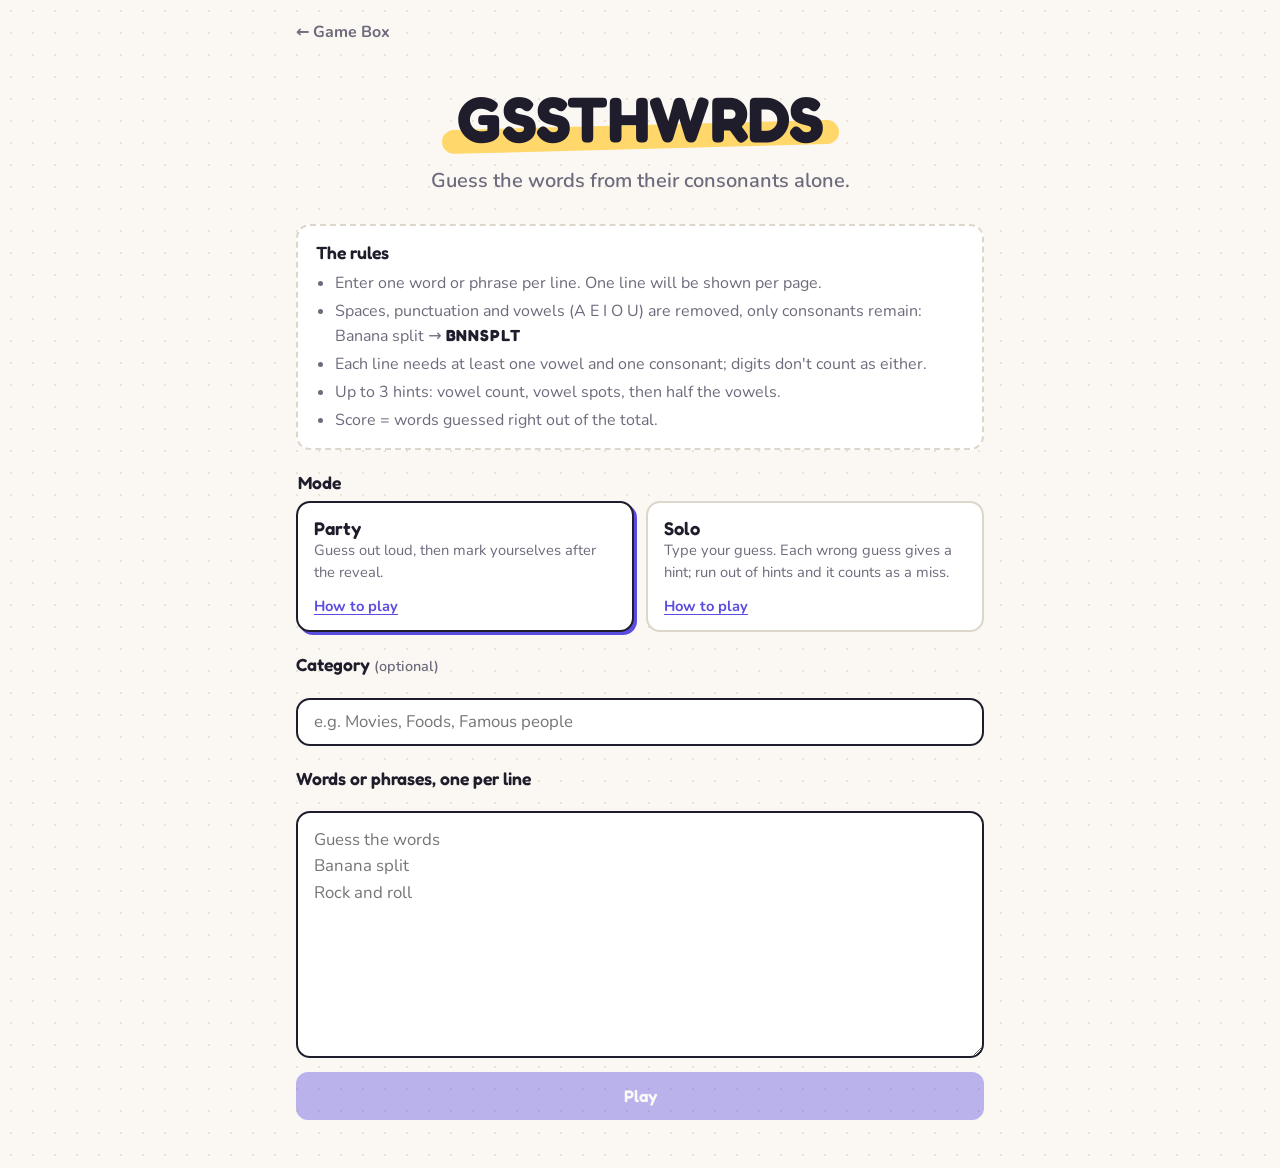
==== commit d8bdda49: "Merge rules update; add Solo reveal confirmation Merge the updated rules wording from the remote bra" ====
--- a/games/gssthwrds/index.html
+++ b/games/gssthwrds/index.html
@@ -1,17 +1,21 @@
 <!doctype html>
 <html lang="en">
+
 <head>
   <meta charset="utf-8">
   <meta name="viewport" content="width=device-width, initial-scale=1">
   <title>GSSTHWRDS · LimJH's Game Box</title>
   <meta name="description" content="Guess the words from their consonants alone.">
-  <link rel="icon" href="data:image/svg+xml,<svg xmlns='http://www.w3.org/2000/svg' viewBox='0 0 100 100'><text y='.9em' font-size='90'>🔤</text></svg>">
+  <link rel="icon"
+    href="data:image/svg+xml,<svg xmlns='http://www.w3.org/2000/svg' viewBox='0 0 100 100'><text y='.9em' font-size='90'>🔤</text></svg>">
   <link rel="preconnect" href="https://fonts.googleapis.com">
   <link rel="preconnect" href="https://fonts.gstatic.com" crossorigin>
-  <link rel="stylesheet" href="https://fonts.googleapis.com/css2?family=Fredoka:wght@500;600;700&family=Nunito:wght@400;600;700&display=swap">
+  <link rel="stylesheet"
+    href="https://fonts.googleapis.com/css2?family=Fredoka:wght@500;600;700&family=Nunito:wght@400;600;700&display=swap">
   <link rel="stylesheet" href="../../css/style.css">
   <link rel="stylesheet" href="style.css">
 </head>
+
 <body>
 
   <!-- Setup -->
@@ -26,9 +30,10 @@
       <section class="rules" aria-labelledby="rules-title">
         <h2 id="rules-title">The rules</h2>
         <ul>
-          <li>Enter one word or phrase per line.</li>
-          <li>Spaces, punctuation and vowels <span class="example">(A E I O U)</span> are removed: <span class="example">Banana split &rarr; <b>BNNSPLT</b></span></li>
-          <li>Y is a consonant. Each line needs at least one vowel and one consonant; digits don't count as either.</li>
+          <li>Enter one word or phrase per line. One line will be shown per page.</li>
+          <li>Spaces, punctuation and vowels <span class="example">(A E I O U)</span> are removed, only consonants
+            remain: <span class="example">Banana split &rarr; <b>BNNSPLT</b></span></li>
+          <li>Each line needs at least one vowel and one consonant; digits don't count as either.</li>
           <li>Up to 3 hints: vowel count, vowel spots, then half the vowels.</li>
           <li>Score = words guessed right out of the total.</li>
         </ul>
@@ -53,12 +58,14 @@
       </fieldset>
 
       <label class="field-label" for="category">Category <span class="optional">(optional)</span></label>
-      <input id="category" class="text-input" type="text" maxlength="40" placeholder="e.g. Movies, Foods, Famous people" autocomplete="off">
+      <input id="category" class="text-input" type="text" maxlength="40" placeholder="e.g. Movies, Foods, Famous people"
+        autocomplete="off">
 
       <label class="field-label" for="words">Words or phrases, one per line</label>
       <div class="words-field">
         <div id="words-backdrop" class="words-backdrop" aria-hidden="true"></div>
-        <textarea id="words" rows="8" spellcheck="false" placeholder="Guess the words&#10;Banana split&#10;Rock and roll" aria-describedby="words-error"></textarea>
+        <textarea id="words" rows="8" spellcheck="false"
+          placeholder="Guess the words&#10;Banana split&#10;Rock and roll" aria-describedby="words-error"></textarea>
       </div>
       <p id="words-error" class="words-error" role="alert" hidden></p>
 
@@ -81,7 +88,8 @@
       <p id="answer" class="answer" hidden></p>
 
       <form id="guess-form" class="guess-form" hidden autocomplete="off">
-        <input id="guess" type="text" placeholder="Your guess" aria-label="Your guess" autocapitalize="off" spellcheck="false">
+        <input id="guess" type="text" placeholder="Your guess" aria-label="Your guess" autocapitalize="off"
+          spellcheck="false">
         <button class="btn" type="submit">Guess</button>
       </form>
 
@@ -119,11 +127,19 @@
       <button class="icon-btn" type="button" data-close aria-label="Close">&times;</button>
     </div>
     <ol class="steps">
-      <li><b>Host sets up.</b> One person types the words (one per line), adds a category if they like, and presses Play. Everyone else looks away!</li>
-      <li><b>Show the screen.</b> Everyone sees only the consonants, e.g. <span class="mini-tiles"><i>B</i><i>N</i><i>N</i><i>S</i><i>P</i><i>L</i><i>T</i></span>, and shouts out guesses.</li>
-      <li><b>Need help?</b> Tap <b>Hint</b>. First you learn the number of vowels, then where they go <span class="mini-tiles"><i>B</i><i class="slot"></i><i>N</i><i class="slot"></i><i>N</i><i class="slot"></i><i>S</i><i>P</i><i>L</i><i class="slot"></i><i>T</i></span>, then half of them are filled in.</li>
-      <li><b>Reveal and mark.</b> Tap <b>Reveal</b> to show the answer, then tap <b>&#10003; Got it</b> or <b>&#10007; Missed</b>. Only "Got it" adds to the score.</li>
-      <li><b>Keep going.</b> <b>Next</b> moves on; <b>Back</b> revisits earlier words, where you can still change a mark. After the last word you'll see the final score.</li>
+      <li><b>Host sets up.</b> One person types the words (one per line), adds a category if they like, and presses
+        Play. Everyone else looks away!</li>
+      <li><b>Show the screen.</b> Everyone sees only the consonants, e.g. <span
+          class="mini-tiles"><i>B</i><i>N</i><i>N</i><i>S</i><i>P</i><i>L</i><i>T</i></span>, and shouts out guesses.
+      </li>
+      <li><b>Need help?</b> Tap <b>Hint</b>. First you learn the number of vowels, then where they go <span
+          class="mini-tiles"><i>B</i><i class="slot"></i><i>N</i><i class="slot"></i><i>N</i><i
+            class="slot"></i><i>S</i><i>P</i><i>L</i><i class="slot"></i><i>T</i></span>, then half of them are filled
+        in.</li>
+      <li><b>Reveal and mark.</b> Tap <b>Reveal</b> to show the answer, then tap <b>&#10003; Got it</b> or <b>&#10007;
+          Missed</b>. Only "Got it" adds to the score.</li>
+      <li><b>Keep going.</b> <b>Next</b> moves on; <b>Back</b> revisits earlier words, where you can still change a
+        mark. After the last word you'll see the final score.</li>
     </ol>
     <button class="btn btn-primary btn-wide" type="button" data-close>Got it!</button>
   </dialog>
@@ -134,15 +150,32 @@
       <button class="icon-btn" type="button" data-close aria-label="Close">&times;</button>
     </div>
     <ol class="steps">
-      <li><b>Get a word list.</b> Ask a friend to type the words (one per line) and an optional category, or paste a list you haven't read. Then press Play.</li>
-      <li><b>Guess.</b> Look at the consonants, e.g. <span class="mini-tiles"><i>B</i><i>N</i><i>N</i><i>S</i><i>P</i><i>L</i><i>T</i></span>, type your answer and press <b>Enter</b>. Capitals, spaces and punctuation don't matter.</li>
-      <li><b>Wrong?</b> The box shakes and you get the next hint for free. Once every hint is showing, one more wrong guess reveals the answer and counts as a miss.</li>
-      <li><b>Hints</b> go in order: the number of vowels, then where they go, then half of them filled in. You can also tap <b>Hint</b> yourself.</li>
-      <li><b>Give up?</b> <b>Reveal</b> shows the answer but counts as a miss. A correct guess reveals it automatically and scores a point. Then tap <b>Next</b>.</li>
+      <li><b>Get a word list.</b> Ask a friend to type the words (one per line) and an optional category, or paste a
+        list you haven't read. Then press Play.</li>
+      <li><b>Guess.</b> Look at the consonants, e.g. <span
+          class="mini-tiles"><i>B</i><i>N</i><i>N</i><i>S</i><i>P</i><i>L</i><i>T</i></span>, type your answer and press
+        <b>Enter</b>. Capitals, spaces and punctuation don't matter.
+      </li>
+      <li><b>Wrong?</b> The box shakes and you get the next hint for free. Once every hint is showing, one more wrong
+        guess reveals the answer and counts as a miss.</li>
+      <li><b>Hints</b> go in order: the number of vowels, then where they go, then half of them filled in. You can also
+        tap <b>Hint</b> yourself.</li>
+      <li><b>Give up?</b> Tap <b>Reveal</b> and confirm. It shows the answer and counts as a miss. A correct guess
+        reveals it automatically and scores a point. Then tap <b>Next</b>.</li>
     </ol>
     <button class="btn btn-primary btn-wide" type="button" data-close>Got it!</button>
   </dialog>
 
+  <dialog id="confirm-reveal" class="tutorial confirm" aria-labelledby="confirm-reveal-title">
+    <h2 id="confirm-reveal-title">Are you sure?</h2>
+    <p>Revealing shows the answer and marks this word as a miss.</p>
+    <div class="confirm-actions">
+      <button class="btn" type="button" data-close>Keep guessing</button>
+      <button id="confirm-reveal-yes" class="btn btn-primary" type="button">Reveal</button>
+    </div>
+  </dialog>
+
   <script src="game.js"></script>
 </body>
-</html>
+
+</html>
--- a/games/gssthwrds/style.css
+++ b/games/gssthwrds/style.css
@@ -376,6 +376,27 @@
   border-color: var(--muted);
 }
 
+.confirm {
+  width: min(380px, calc(100vw - 32px));
+  text-align: center;
+}
+
+.confirm h2 {
+  margin: 4px 0 8px;
+  font: 700 1.4rem var(--font-display);
+}
+
+.confirm p {
+  margin: 0 0 20px;
+  color: var(--muted);
+}
+
+.confirm-actions {
+  display: grid;
+  grid-template-columns: 1fr 1fr;
+  gap: 10px;
+}
+
 .category-chip {
   margin: 0;
   padding: 4px 14px;
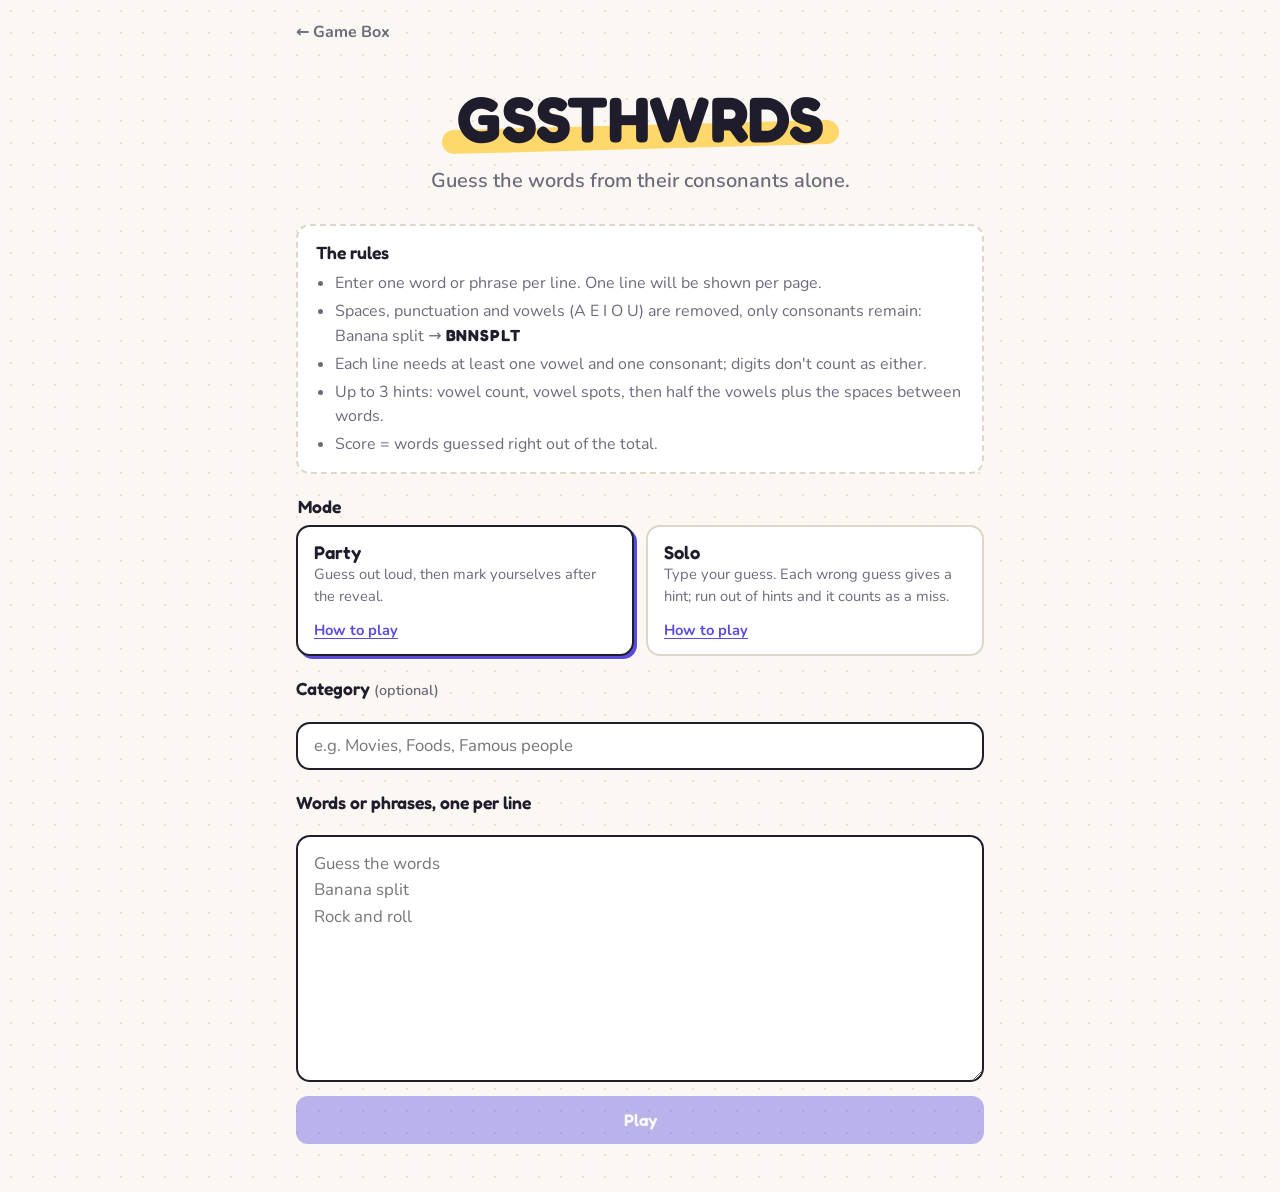
==== commit 85b92083: "GSSTHWRDS: hint 3 also shows the spaces between words The third hint splits the tiles into words whe" ====
--- a/games/gssthwrds/index.html
+++ b/games/gssthwrds/index.html
@@ -12,8 +12,8 @@
   <link rel="preconnect" href="https://fonts.gstatic.com" crossorigin>
   <link rel="stylesheet"
     href="https://fonts.googleapis.com/css2?family=Fredoka:wght@500;600;700&family=Nunito:wght@400;600;700&display=swap">
-  <link rel="stylesheet" href="../../css/style.css">
-  <link rel="stylesheet" href="style.css">
+  <link rel="stylesheet" href="../../css/style.css?v=3">
+  <link rel="stylesheet" href="style.css?v=3">
 </head>
 
 <body>
@@ -34,7 +34,7 @@
           <li>Spaces, punctuation and vowels <span class="example">(A E I O U)</span> are removed, only consonants
             remain: <span class="example">Banana split &rarr; <b>BNNSPLT</b></span></li>
           <li>Each line needs at least one vowel and one consonant; digits don't count as either.</li>
-          <li>Up to 3 hints: vowel count, vowel spots, then half the vowels.</li>
+          <li>Up to 3 hints: vowel count, vowel spots, then half the vowels plus the spaces between words.</li>
           <li>Score = words guessed right out of the total.</li>
         </ul>
       </section>
@@ -135,7 +135,7 @@
       <li><b>Need help?</b> Tap <b>Hint</b>. First you learn the number of vowels, then where they go <span
           class="mini-tiles"><i>B</i><i class="slot"></i><i>N</i><i class="slot"></i><i>N</i><i
             class="slot"></i><i>S</i><i>P</i><i>L</i><i class="slot"></i><i>T</i></span>, then half of them are filled
-        in.</li>
+        in and the spaces between words are shown.</li>
       <li><b>Reveal and mark.</b> Tap <b>Reveal</b> to show the answer, then tap <b>&#10003; Got it</b> or <b>&#10007;
           Missed</b>. Only "Got it" adds to the score.</li>
       <li><b>Keep going.</b> <b>Next</b> moves on; <b>Back</b> revisits earlier words, where you can still change a
@@ -158,7 +158,7 @@
       </li>
       <li><b>Wrong?</b> The box shakes and you get the next hint for free. Once every hint is showing, one more wrong
         guess reveals the answer and counts as a miss.</li>
-      <li><b>Hints</b> go in order: the number of vowels, then where they go, then half of them filled in. You can also
+      <li><b>Hints</b> go in order: the number of vowels, then where they go, then half of them filled in plus the spaces between words. You can also
         tap <b>Hint</b> yourself.</li>
       <li><b>Give up?</b> Tap <b>Reveal</b> and confirm. It shows the answer and counts as a miss. A correct guess
         reveals it automatically and scores a point. Then tap <b>Next</b>.</li>
@@ -175,7 +175,16 @@
     </div>
   </dialog>
 
-  <script src="game.js"></script>
+  <dialog id="confirm-exit" class="tutorial confirm" aria-labelledby="confirm-exit-title">
+    <h2 id="confirm-exit-title">Quit this game?</h2>
+    <p>Your progress will be lost.</p>
+    <div class="confirm-actions">
+      <button class="btn" type="button" data-close>Keep playing</button>
+      <button id="confirm-exit-yes" class="btn btn-primary" type="button">Quit</button>
+    </div>
+  </dialog>
+
+  <script src="game.js?v=3"></script>
 </body>
 
 </html>
--- a/games/gssthwrds/style.css
+++ b/games/gssthwrds/style.css
@@ -469,6 +469,17 @@
   max-width: 100%;
 }
 
+.tiles-words {
+  column-gap: calc(var(--size) * 0.7);
+}
+
+.word {
+  display: flex;
+  flex-wrap: wrap;
+  justify-content: center;
+  gap: 6px;
+}
+
 .tile {
   display: inline-flex;
   align-items: center;
